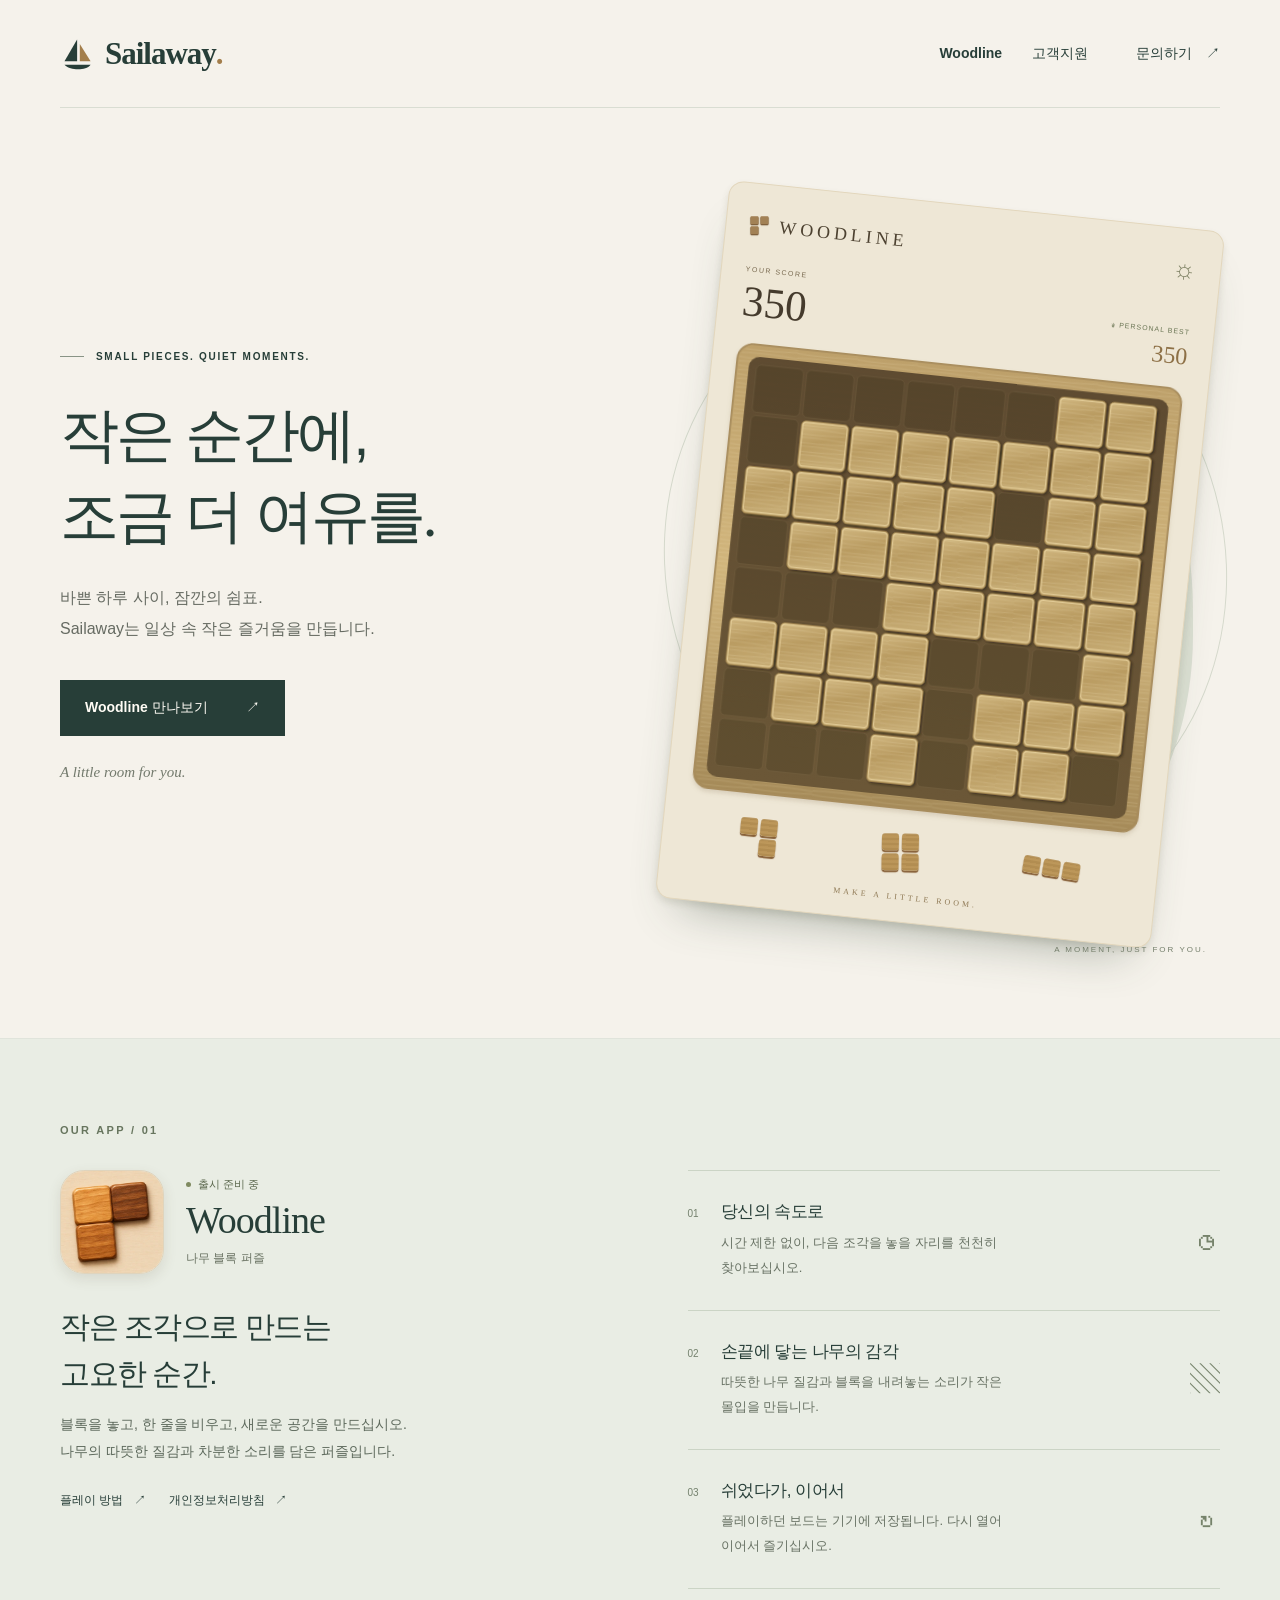
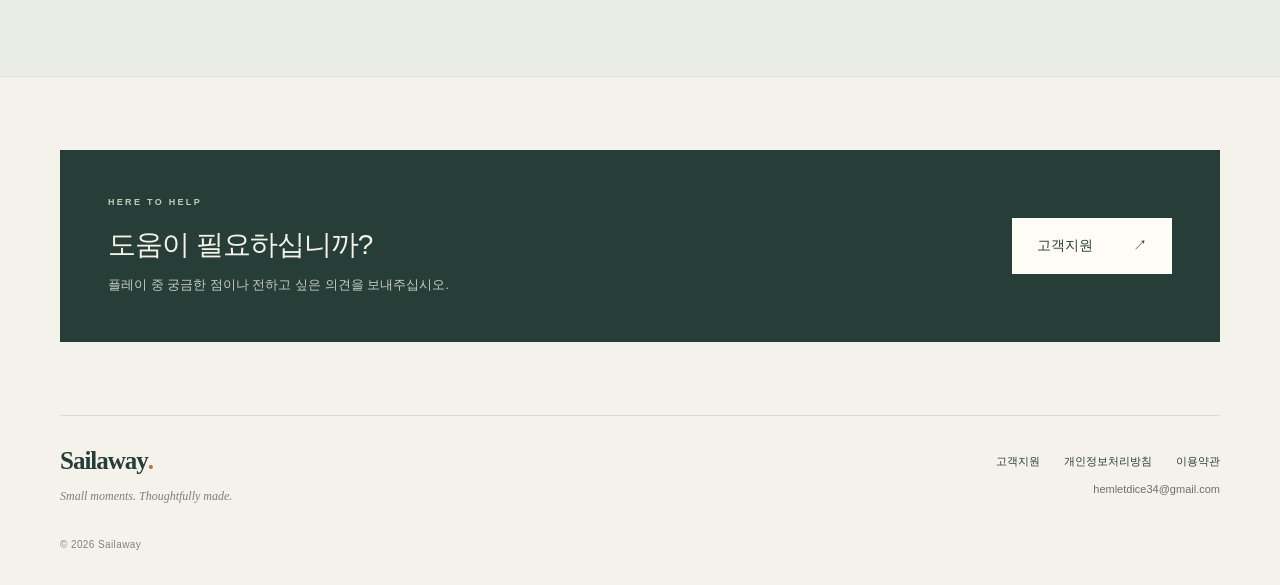
==== index.html @ 34c9bb02 "Add Sailaway website with Woodline introduction, support and policies" ====
<!doctype html>
<html lang="ko">
<head>
  <meta charset="utf-8">
  <meta name="viewport" content="width=device-width, initial-scale=1">
  <meta name="theme-color" content="#f5f2eb">
  <meta name="description" content="Sailaway의 Woodline. 따뜻한 나무 조각을 놓고 한 줄을 완성하는 블록 퍼즐입니다. 앱 소개, 고객지원, 개인정보처리방침을 확인하십시오.">
  <meta property="og:title" content="Sailaway — 작은 순간에, 조금 더 여유를">
  <meta property="og:description" content="따뜻한 나무 조각으로 채우는 고요한 순간. Sailaway의 Woodline을 만나보십시오.">
  <meta property="og:type" content="website">
  <title>Sailaway — 작은 순간에, 조금 더 여유를</title>
  <link rel="icon" href="assets/sailaway.svg" type="image/svg+xml">
  <link rel="stylesheet" href="assets/site.css">
  <script src="assets/site.js" defer></script>
</head>
<body>
  <a class="skip-link" href="#main">본문으로 건너뛰기</a>
  <header class="site-header wrap">
    <a class="brand" href="./" aria-label="Sailaway 홈"><img src="assets/sailaway.svg" width="36" height="36" alt="">Sailaway<span class="brand-dot">.</span></a>
    <nav aria-label="주 메뉴"><a href="#woodline">Woodline</a><a href="support.html">고객지원</a><a class="nav-contact" href="mailto:hemletdice34@gmail.com">문의하기 <span aria-hidden="true">↗</span></a></nav>
  </header>
  <main id="main">
    <section class="hero wrap" aria-labelledby="hero-title">
      <div class="hero-copy">
        <p class="eyebrow"><span class="tiny-line"></span> SMALL PIECES. QUIET MOMENTS.</p>
        <h1 id="hero-title">작은 순간에,<br>조금 더 <span class="serif-accent">여유를.</span></h1>
        <p class="hero-description">바쁜 하루 사이, 잠깐의 쉼표.<br>Sailaway는 일상 속 작은 즐거움을 만듭니다.</p>
        <a class="button button-dark" href="#woodline">Woodline 만나보기 <span aria-hidden="true">↗</span></a>
        <p class="hero-note">A little room for you.</p>
      </div>
      <div class="hero-art">
        <div class="art-orbit" aria-hidden="true"></div>
        <div class="woodline-preview">
          <div class="preview-heading"><span class="preview-logo" aria-hidden="true"><i></i><i></i><i></i></span><span>WOODLINE</span><span class="preview-sun" aria-hidden="true">☼</span></div>
          <div class="preview-score"><div><span>YOUR SCORE</span><strong>350</strong></div><div class="preview-best"><span>♕ PERSONAL BEST</span><strong>350</strong></div></div>
          <img class="board-art" src="assets/woodline-board.svg" width="512" height="512" alt="나무 블록으로 가로와 세로 줄을 완성하는 8×8 Woodline 퍼즐 보드 예시">
          <div class="preview-pieces" aria-hidden="true"><span class="mini-piece piece-a"><i></i><i></i><i></i></span><span class="mini-piece piece-b"><i></i><i></i><i></i><i></i></span><span class="mini-piece piece-c"><i></i><i></i><i></i></span></div>
          <p class="preview-caption">MAKE A LITTLE ROOM.</p>
        </div>
        <span class="art-label" aria-hidden="true">A MOMENT, JUST FOR YOU.</span>
      </div>
    </section>
    <section class="product-section" id="woodline" aria-labelledby="product-title">
      <div class="wrap product">
        <div class="product-intro">
          <p class="eyebrow">OUR APP / 01</p>
          <div class="product-identity"><img class="app-icon" src="assets/woodline-icon.webp" width="112" height="112" alt="세 개의 나무 블록이 L자로 놓인 Woodline 앱 아이콘" loading="lazy"><div><p class="status"><span aria-hidden="true"></span>출시 준비 중</p><h2 id="product-title">Woodline</h2><p class="product-type">나무 블록 퍼즐</p></div></div>
          <h3>작은 조각으로 만드는<br>고요한 순간.</h3>
          <p class="product-description">블록을 놓고, 한 줄을 비우고, 새로운 공간을 만드십시오. 나무의 따뜻한 질감과 차분한 소리를 담은 퍼즐입니다.</p>
          <div class="product-links"><a href="support.html#how-to-play">플레이 방법 <span aria-hidden="true">↗</span></a><a href="woodline/privacy.html">개인정보처리방침 <span aria-hidden="true">↗</span></a></div>
        </div>
        <div class="feature-list">
          <article class="feature"><span class="feature-number">01</span><div><h3>당신의 속도로</h3><p>시간 제한 없이, 다음 조각을 놓을 자리를 천천히 찾아보십시오.</p></div><span class="feature-mark" aria-hidden="true">◷</span></article>
          <article class="feature"><span class="feature-number">02</span><div><h3>손끝에 닿는 나무의 감각</h3><p>따뜻한 나무 질감과 블록을 내려놓는 소리가 작은 몰입을 만듭니다.</p></div><span class="feature-mark" aria-hidden="true">▧</span></article>
          <article class="feature"><span class="feature-number">03</span><div><h3>쉬었다가, 이어서</h3><p>플레이하던 보드는 기기에 저장됩니다. 다시 열어 이어서 즐기십시오.</p></div><span class="feature-mark" aria-hidden="true">↻</span></article>
        </div>
      </div>
    </section>
    <section class="wrap support-section" aria-labelledby="support-title">
      <div class="contact-panel"><div><p class="eyebrow">HERE TO HELP</p><h2 id="support-title">도움이 필요하십니까?</h2><p>플레이 중 궁금한 점이나 전하고 싶은 의견을 보내주십시오.</p></div><a class="button button-light" href="support.html">고객지원 <span aria-hidden="true">↗</span></a></div>
    </section>
  </main>
  <footer class="site-footer wrap"><div><a class="brand footer-brand" href="./">Sailaway<span class="brand-dot">.</span></a><p>Small moments. Thoughtfully made.</p></div><div class="footer-links"><a href="support.html">고객지원</a><a href="woodline/privacy.html">개인정보처리방침</a><a href="woodline/terms.html">이용약관</a><a href="mailto:hemletdice34@gmail.com">hemletdice34@gmail.com</a></div><p class="copyright">© 2026 Sailaway</p></footer>
</body>
</html>
---- assets/site.css ----
:root{color-scheme:light;--paper:#f5f2eb;--ink:#273e38;--muted:#666b62;--line:#d9ddd2;--wood:#8b6a47;--white:#fffcf5;font-family:-apple-system,BlinkMacSystemFont,"Segoe UI","Apple SD Gothic Neo","Malgun Gothic",sans-serif;font-synthesis:none}*{box-sizing:border-box}html{scroll-behavior:smooth;scroll-padding-top:35px}body{margin:0;background:var(--paper);color:var(--ink);font-size:16px;line-height:1.8;-webkit-font-smoothing:antialiased}a{color:inherit;text-decoration:none}button{font:inherit}a,button,summary{-webkit-tap-highlight-color:transparent}a:focus-visible,button:focus-visible,summary:focus-visible{outline:3px solid #9c713e;outline-offset:5px}img{display:block;max-width:100%;height:auto}h1,h2,h3,p{margin-top:0}p{word-break:keep-all}h1,h2,h3{line-height:1.4;word-break:keep-all}.wrap{width:min(1160px,calc(100% - 96px));margin-inline:auto}.skip-link{position:fixed;top:-100px;left:16px;z-index:10;background:var(--ink);color:white;padding:12px}.skip-link:focus{top:12px}.site-header{height:108px;display:flex;align-items:center;justify-content:space-between;border-bottom:1px solid var(--line)}.brand{display:inline-flex;align-items:center;font:600 31px/1 Georgia,"Times New Roman",serif;letter-spacing:-1px}.brand img{margin-right:9px}.brand-dot{color:#a37e4b}.site-header nav{display:flex;gap:30px;align-items:center;font-size:14px;font-weight:600}.site-header nav a{padding:10px 0}.site-header nav a:hover,.footer-links a:hover,.product-links a:hover{text-decoration:underline;text-underline-offset:5px}.nav-contact{margin-left:18px}.nav-contact span{margin-left:10px}.hero{display:grid;grid-template-columns:1.05fr 1fr;align-items:center;gap:36px;min-height:730px;padding-top:60px;padding-bottom:78px}.eyebrow{font-size:11px;font-weight:600;letter-spacing:2.3px;line-height:1.7}.hero-copy .eyebrow{display:flex;gap:12px;align-items:center;margin-bottom:29px;font-size:10px;letter-spacing:1.7px}.tiny-line{width:24px;height:1px;background:#899486}.hero h1{font-size:clamp(38px,4.6vw,61px);font-weight:500;letter-spacing:-3px;line-height:1.38;margin-bottom:25px}.serif-accent{font-family:Georgia,"Batang","AppleMyungjo",serif}.hero-description{font-size:16px;line-height:1.95;color:var(--muted);margin-bottom:35px}.button{display:inline-flex;justify-content:space-between;align-items:center;gap:38px;min-height:56px;padding:14px 24px;font-size:14px;font-weight:600;border:1px solid transparent;transition:background .2s,transform .2s}.button:hover{transform:translateY(-2px)}.button-dark{background:var(--ink);color:var(--white)}.button-dark:hover{background:#38564c}.button-light{background:var(--white);color:var(--ink)}.hero-note{font:italic 15px Georgia,serif;color:#737a6d;margin:28px 0 0}.hero-art{position:relative;isolation:isolate;padding:36px 31px 35px 19px;min-width:0}.art-orbit{position:absolute;inset:12% -1%;border:1px solid #d5d9cc;border-radius:50%;transform:rotate(-18deg);z-index:-1}.hero-art:before{content:"";position:absolute;inset:15% 5% 5%;background:#dce0d3;border-radius:48% 52% 46% 54%;z-index:-1}.woodline-preview{background:#eee7d6;padding:26px 24px 18px;box-shadow:0 28px 48px -25px #394b3c70,0 4px 7px #524f3020;border:1px solid #e3d7bd;border-radius:15px;transform:rotate(6deg)}.preview-heading{display:flex;align-items:center;gap:9px;font:18px Georgia,serif;letter-spacing:4px;color:#4c4130}.preview-sun{margin-left:auto;font-size:26px;letter-spacing:0;color:#7d8063}.preview-logo{width:20px;display:grid;grid-template-columns:repeat(2,8px);gap:2px;transform:rotate(-6deg)}.preview-logo i{height:8px;background:#a28155;border-radius:1px;box-shadow:0 1px 1px #6d4c2a}.preview-score{display:flex;align-items:flex-end;justify-content:space-between;padding:24px 0 17px;color:#77684e}.preview-score span{display:block;font-size:7px;letter-spacing:1.5px}.preview-score strong{display:block;font:43px/1.15 Georgia,serif;color:#453b2d;font-weight:400}.preview-score .preview-best{text-align:right}.preview-best strong{font-size:24px;margin-top:5px;color:#8d7046}.preview-best span{color:#697453;font-size:7px;letter-spacing:1px}.board-art{width:100%;filter:drop-shadow(0 3px 2px #6f58332b)}.preview-pieces{display:flex;justify-content:space-around;align-items:center;height:70px;padding-top:14px}.mini-piece{display:grid;gap:3px;grid-template-columns:repeat(2,17px)}.mini-piece i{width:17px;height:17px;border-radius:3px;background:repeating-linear-gradient(0deg,#b28d51,#b28d51 2px,#bd985b 3px,#ba9457 5px);box-shadow:inset 0 1px 1px #fff2,0 2px 1px #876038}.piece-a i:nth-child(3){grid-column:2}.piece-b{transform:rotate(-5deg)}.piece-c{grid-template-columns:repeat(3,17px);transform:rotate(4deg)}.preview-caption{font:8px Georgia,serif;letter-spacing:3px;color:#8d7752;text-align:center;margin:13px 0 2px}.art-label{position:absolute;bottom:3px;right:13px;font-size:8px;letter-spacing:2px;color:#747e6b}.product-section{background:#e9ede4;border-top:1px solid #e0e4db;border-bottom:1px solid #dce2d6}.product{padding-block:82px 87px;display:grid;grid-template-columns:1fr 1fr;gap:95px}.product-intro>.eyebrow{color:#67755e;margin-bottom:30px}.product-identity{display:flex;align-items:center;gap:22px;margin-bottom:30px}.app-icon{border-radius:23%;box-shadow:0 5px 13px #574a3020;border:1px solid #dfd4bd;width:104px}.status{display:flex;align-items:center;gap:7px;font-size:11px;color:#5c684e;margin-bottom:5px}.status span{width:5px;height:5px;border-radius:50%;background:#7f8a60}.product h2{font:38px/1.1 Georgia,serif;letter-spacing:-1px;margin-bottom:6px}.product-type{font-size:12px;color:#697262;margin-bottom:0}.product-intro>h3{font-size:30px;letter-spacing:-1.5px;font-weight:500;line-height:1.55;margin-bottom:14px}.product-description{font-size:14px;color:#5d695c;max-width:390px;line-height:1.9}.product-links{display:flex;gap:23px;font-size:12px;margin-top:26px}.product-links span{margin-left:7px}.feature-list{padding-top:49px}.feature{display:flex;align-items:center;gap:22px;border-top:1px solid #cbd4c5;padding:29px 0}.feature:last-child{border-bottom:1px solid #cbd4c5}.feature-number{font-size:10px;color:#74816d;align-self:flex-start;margin-top:5px}.feature h3{font-size:17px;font-weight:500;letter-spacing:-.5px;margin-bottom:7px}.feature p{font-size:13px;color:#687264;line-height:1.9;margin:0;max-width:295px}.feature-mark{margin-left:auto;font:30px Georgia,serif;color:#76836b;min-width:28px;text-align:center}.support-section{padding-block:73px}.contact-panel{background:var(--ink);color:#f5f2e9;display:flex;align-items:center;justify-content:space-between;gap:30px;padding:45px 48px}.contact-panel .eyebrow{font-size:9px;color:#bfccb4;margin-bottom:15px}.contact-panel h2{font-size:28px;font-weight:500;letter-spacing:-1px;margin-bottom:9px}.contact-panel p:not(.eyebrow){font-size:13px;color:#c4cdc0;margin-bottom:0}.contact-panel .button{flex-shrink:0;min-width:160px}.site-footer{display:grid;grid-template-columns:1fr auto;gap:20px;padding-block:0 31px;border-top:1px solid var(--line);padding-top:32px}.footer-brand{font-size:25px}.site-footer>div>p{font:italic 12px Georgia,serif;color:#7b8174;margin:10px 0 0}.footer-links{display:flex;flex-wrap:wrap;justify-content:flex-end;gap:8px 24px;font-size:11px;align-content:start;padding-top:4px;max-width:510px}.footer-links a:last-child{flex-basis:100%;text-align:right;color:#697265}.copyright{grid-column:1/-1;font-size:10px;color:#7d8478;margin:12px 0 0;letter-spacing:.4px}.page-main{padding-top:68px;padding-bottom:75px;min-height:65vh}.page-heading{max-width:760px;margin-bottom:42px}.page-heading .eyebrow{color:#68745f;margin-bottom:18px}.page-heading h1{font-size:42px;letter-spacing:-2px;font-weight:500;margin-bottom:17px}.page-heading>p:not(.eyebrow){color:var(--muted);font-size:15px}.support-grid{display:grid;grid-template-columns:1.35fr 1fr;gap:64px;align-items:start}.section-title{font-size:22px;letter-spacing:-.7px;font-weight:500;margin-bottom:20px}.help-section{margin-bottom:44px;scroll-margin-top:35px}.steps{list-style:none;padding:0;margin:0;counter-reset:steps}.steps li{counter-increment:steps;display:flex;gap:17px;padding:17px 0;border-bottom:1px solid var(--line);font-size:14px;color:#5b675b}.steps li:before{content:"0" counter(steps);font-size:11px;letter-spacing:1px;color:#7c866f;padding-top:2px}.steps strong{font-weight:600;color:var(--ink)}.faq details{border-top:1px solid var(--line);padding:17px 0}.faq details:last-child{border-bottom:1px solid var(--line)}summary{cursor:pointer;font-size:14px;font-weight:500;padding-right:13px}details p{font-size:13px;color:#60695d;margin:12px 0 0;padding-right:22px}.contact-card{padding:30px;background:#e9ede4;border:1px solid #dbe1d4}.contact-card .eyebrow{font-size:9px;color:#707c64}.contact-card h2{font-size:24px;font-weight:500;letter-spacing:-.8px;margin-bottom:12px}.contact-card p{font-size:13px;color:#646e60}.email-address{font-size:clamp(13px,1.4vw,17px);font-weight:600;overflow-wrap:anywhere;display:block;text-decoration:underline;text-underline-offset:4px}.contact-actions{display:flex;gap:9px;margin-top:23px;flex-wrap:wrap}.contact-actions .button{font-size:12px;padding:10px 15px;min-height:44px;gap:12px}.button-outline{border-color:#9ca88f;background:transparent;color:var(--ink);cursor:pointer}.button-outline:hover{background:#dce3d3}.copy-status{min-height:24px!important;margin:9px 0 0!important;font-size:11px!important}.contact-note{font-size:11px!important;margin-top:9px}.legal-main{max-width:820px}.legal-content{padding:30px 0 0;border-top:1px solid var(--line)}.legal-content section{margin-bottom:28px}.legal-content h2{font-size:21px;font-weight:500;letter-spacing:-.5px;margin-bottom:16px}.legal-content p{font-size:14px;color:#5e675d;line-height:2;margin-bottom:14px}.legal-meta{font-size:12px;color:#7a8374}.legal-contact{margin:0;display:grid;grid-template-columns:120px 1fr;font-size:15px}.legal-contact dt,.legal-contact dd{margin:0;padding:19px 0;border-bottom:1px solid var(--line)}.legal-contact dt{color:#707a69}.legal-contact dd{overflow-wrap:anywhere}.legal-contact dd a{text-decoration:underline;text-underline-offset:4px}.back-link{display:inline-flex;gap:10px;margin-top:28px;font-size:13px;text-decoration:underline;text-underline-offset:5px}.not-found{min-height:60vh;padding-block:100px}.not-found h1{font-size:44px;font-weight:500;letter-spacing:-1px}.not-found p{color:var(--muted)}
[hidden]{display:none!important}
@media(min-width:1500px){.hero{min-height:780px}.hero-art{padding-inline:32px}.hero h1{font-size:62px}}
@media(max-width:1000px){.wrap{width:calc(100% - 64px)}.hero{gap:12px;min-height:650px;padding-block:54px 68px}.hero-art{padding:25px 7px 25px 5px}.hero h1{font-size:45px;letter-spacing:-2.5px}.hero-copy .eyebrow{font-size:8px;letter-spacing:1.3px}.woodline-preview{padding:20px 18px 12px}.preview-heading{font-size:16px;letter-spacing:3px}.product{gap:48px}.product-links{gap:13px}.feature{gap:15px}.contact-panel{padding:35px}.support-grid{gap:35px}.footer-links{max-width:400px}}
@media(max-width:700px){.wrap{width:calc(100% - 40px)}.site-header{height:82px}.brand{font-size:26px}.brand img{width:29px;margin-right:6px}.site-header nav{gap:17px;font-size:12px}.site-header nav .nav-contact{display:none}.hero{grid-template-columns:1fr;padding-top:43px;padding-bottom:49px;gap:20px}.hero h1{font-size:44px;line-height:1.37;letter-spacing:-2.3px;margin-bottom:19px}.hero-copy .eyebrow{font-size:8px;letter-spacing:1.4px;margin-bottom:22px}.hero-description{font-size:14px;margin-bottom:25px}.button{min-height:51px;padding:13px 20px;font-size:13px;gap:32px}.hero-note{font-size:13px;margin-top:20px}.hero-art{width:min(88%,365px);margin:0 auto;padding:24px 14px 24px 5px}.woodline-preview{padding:24px 20px 15px;border-radius:13px;transform:rotate(5deg)}.preview-heading{font-size:17px}.preview-score{padding-block:19px 14px}.preview-score strong{font-size:38px}.preview-best strong{font-size:23px}.preview-pieces{height:62px}.preview-caption{font-size:7px}.art-label{font-size:7px;right:9px;bottom:0}.product{padding-block:49px 48px;grid-template-columns:1fr;gap:13px}.product-intro>.eyebrow{margin-bottom:24px}.product-intro>h3{font-size:29px}.product-description{max-width:100%;font-size:14px}.product-identity{gap:19px;margin-bottom:26px}.app-icon{width:88px}.product h2{font-size:35px}.product-links{gap:25px;font-size:12px}.feature-list{padding-top:20px}.feature{padding:25px 0;gap:18px}.feature p{max-width:none}.support-section{padding-block:40px}.contact-panel{display:block;padding:29px 25px}.contact-panel h2{font-size:25px}.contact-panel p:not(.eyebrow){font-size:12px}.contact-panel .button{margin-top:26px;min-width:150px}.site-footer{grid-template-columns:1fr;padding-top:27px;gap:24px;padding-bottom:24px}.footer-links{justify-content:flex-start;max-width:none;gap:12px 22px}.footer-links a:last-child{text-align:left;margin-top:3px}.copyright{margin:0}.page-main{padding-top:43px;padding-bottom:48px}.page-heading{margin-bottom:31px}.page-heading h1{font-size:34px;letter-spacing:-1.6px}.page-heading>p:not(.eyebrow){font-size:14px}.support-grid{grid-template-columns:1fr;gap:10px}.contact-card{padding:26px}.email-address{font-size:17px}.legal-content{padding-top:24px}.legal-content h2{font-size:19px}.legal-content p{font-size:13px}.legal-contact{grid-template-columns:95px 1fr;font-size:13px}.not-found h1{font-size:33px}}
@media(prefers-reduced-motion:reduce){html{scroll-behavior:auto}*,*:before,*:after{transition:none!important;animation:none!important}}
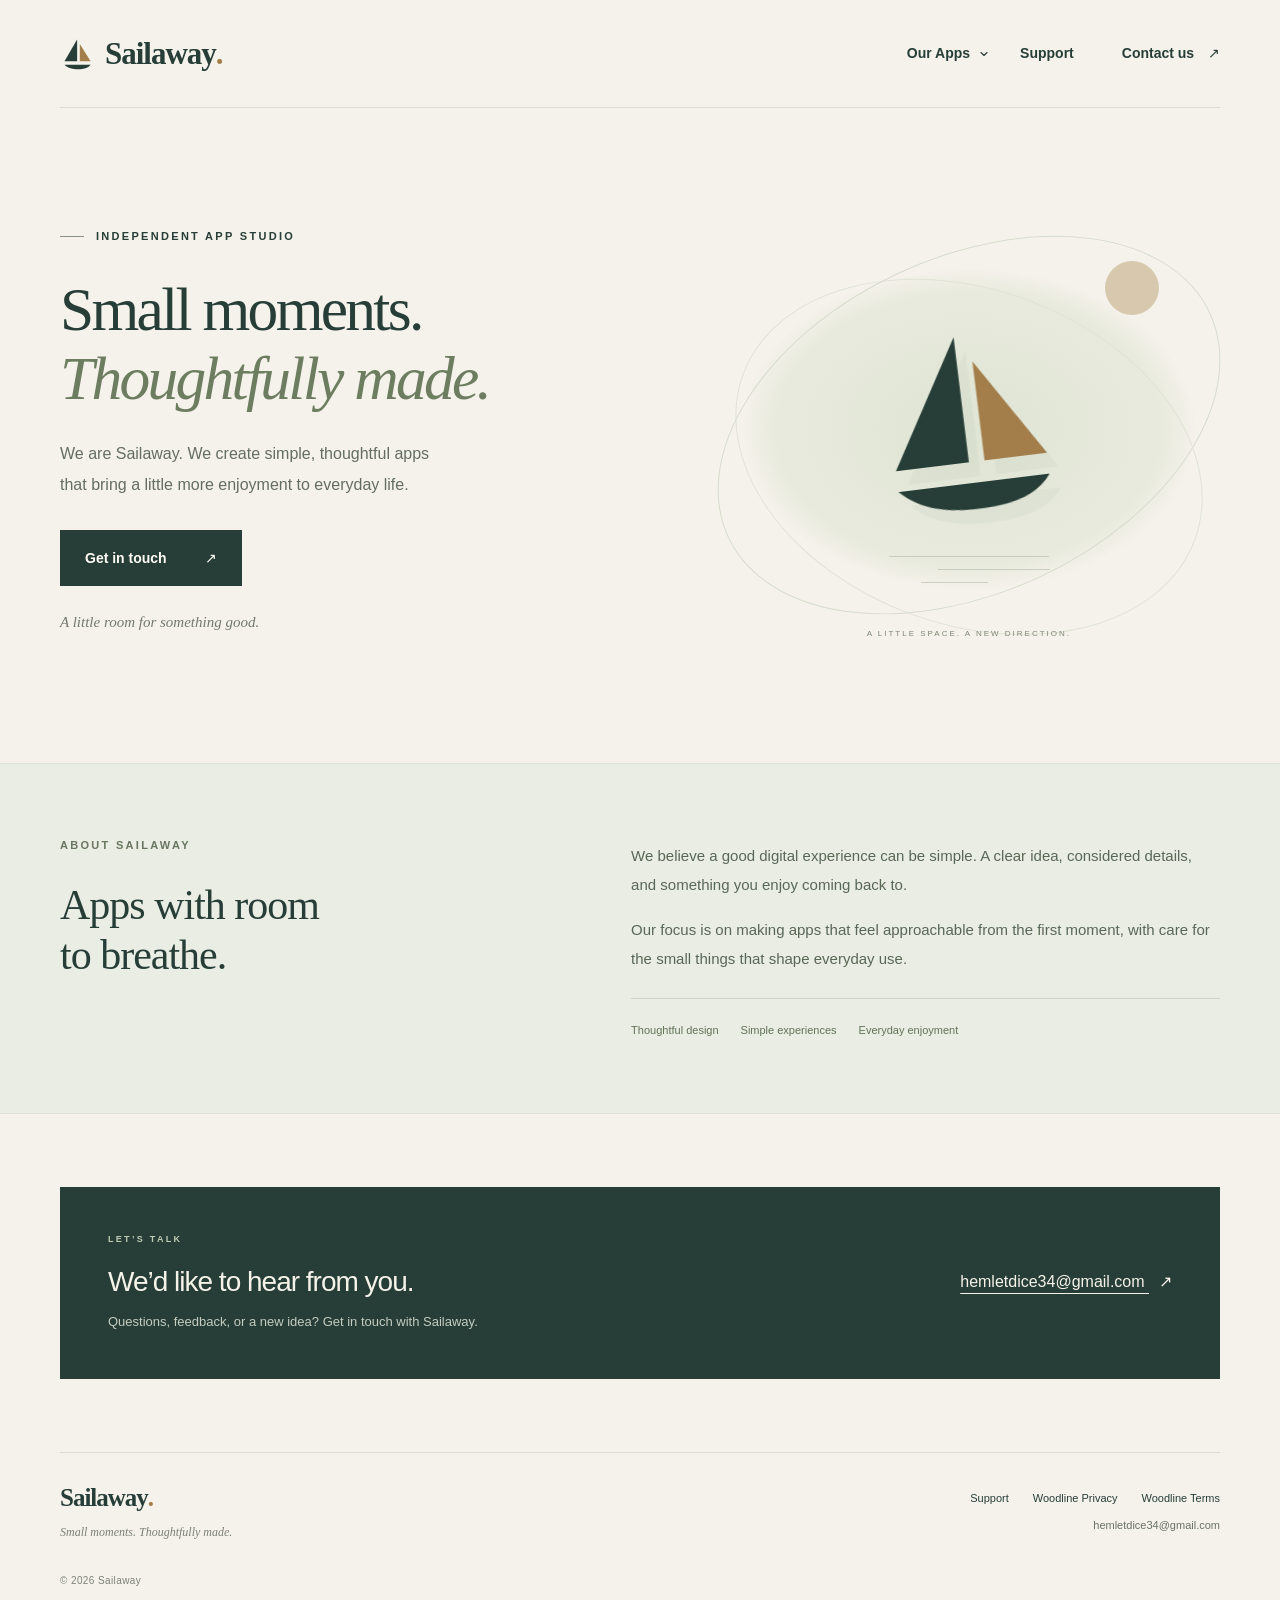
==== commit e63ffea2: "Introduce Sailaway company homepage and English pages with Our Apps dropdown" ====
--- a/index.html
+++ b/index.html
@@ -1,65 +1,25 @@
 <!doctype html>
-<html lang="ko">
-<head>
-  <meta charset="utf-8">
-  <meta name="viewport" content="width=device-width, initial-scale=1">
-  <meta name="theme-color" content="#f5f2eb">
-  <meta name="description" content="Sailaway의 Woodline. 따뜻한 나무 조각을 놓고 한 줄을 완성하는 블록 퍼즐입니다. 앱 소개, 고객지원, 개인정보처리방침을 확인하십시오.">
-  <meta property="og:title" content="Sailaway — 작은 순간에, 조금 더 여유를">
-  <meta property="og:description" content="따뜻한 나무 조각으로 채우는 고요한 순간. Sailaway의 Woodline을 만나보십시오.">
-  <meta property="og:type" content="website">
-  <title>Sailaway — 작은 순간에, 조금 더 여유를</title>
-  <link rel="icon" href="assets/sailaway.svg" type="image/svg+xml">
-  <link rel="stylesheet" href="assets/site.css">
-  <script src="assets/site.js" defer></script>
-</head>
-<body>
-  <a class="skip-link" href="#main">본문으로 건너뛰기</a>
-  <header class="site-header wrap">
-    <a class="brand" href="./" aria-label="Sailaway 홈"><img src="assets/sailaway.svg" width="36" height="36" alt="">Sailaway<span class="brand-dot">.</span></a>
-    <nav aria-label="주 메뉴"><a href="#woodline">Woodline</a><a href="support.html">고객지원</a><a class="nav-contact" href="mailto:hemletdice34@gmail.com">문의하기 <span aria-hidden="true">↗</span></a></nav>
-  </header>
-  <main id="main">
-    <section class="hero wrap" aria-labelledby="hero-title">
-      <div class="hero-copy">
-        <p class="eyebrow"><span class="tiny-line"></span> SMALL PIECES. QUIET MOMENTS.</p>
-        <h1 id="hero-title">작은 순간에,<br>조금 더 <span class="serif-accent">여유를.</span></h1>
-        <p class="hero-description">바쁜 하루 사이, 잠깐의 쉼표.<br>Sailaway는 일상 속 작은 즐거움을 만듭니다.</p>
-        <a class="button button-dark" href="#woodline">Woodline 만나보기 <span aria-hidden="true">↗</span></a>
-        <p class="hero-note">A little room for you.</p>
-      </div>
-      <div class="hero-art">
-        <div class="art-orbit" aria-hidden="true"></div>
-        <div class="woodline-preview">
-          <div class="preview-heading"><span class="preview-logo" aria-hidden="true"><i></i><i></i><i></i></span><span>WOODLINE</span><span class="preview-sun" aria-hidden="true">☼</span></div>
-          <div class="preview-score"><div><span>YOUR SCORE</span><strong>350</strong></div><div class="preview-best"><span>♕ PERSONAL BEST</span><strong>350</strong></div></div>
-          <img class="board-art" src="assets/woodline-board.svg" width="512" height="512" alt="나무 블록으로 가로와 세로 줄을 완성하는 8×8 Woodline 퍼즐 보드 예시">
-          <div class="preview-pieces" aria-hidden="true"><span class="mini-piece piece-a"><i></i><i></i><i></i></span><span class="mini-piece piece-b"><i></i><i></i><i></i><i></i></span><span class="mini-piece piece-c"><i></i><i></i><i></i></span></div>
-          <p class="preview-caption">MAKE A LITTLE ROOM.</p>
-        </div>
-        <span class="art-label" aria-hidden="true">A MOMENT, JUST FOR YOU.</span>
-      </div>
-    </section>
-    <section class="product-section" id="woodline" aria-labelledby="product-title">
-      <div class="wrap product">
-        <div class="product-intro">
-          <p class="eyebrow">OUR APP / 01</p>
-          <div class="product-identity"><img class="app-icon" src="assets/woodline-icon.webp" width="112" height="112" alt="세 개의 나무 블록이 L자로 놓인 Woodline 앱 아이콘" loading="lazy"><div><p class="status"><span aria-hidden="true"></span>출시 준비 중</p><h2 id="product-title">Woodline</h2><p class="product-type">나무 블록 퍼즐</p></div></div>
-          <h3>작은 조각으로 만드는<br>고요한 순간.</h3>
-          <p class="product-description">블록을 놓고, 한 줄을 비우고, 새로운 공간을 만드십시오. 나무의 따뜻한 질감과 차분한 소리를 담은 퍼즐입니다.</p>
-          <div class="product-links"><a href="support.html#how-to-play">플레이 방법 <span aria-hidden="true">↗</span></a><a href="woodline/privacy.html">개인정보처리방침 <span aria-hidden="true">↗</span></a></div>
-        </div>
-        <div class="feature-list">
-          <article class="feature"><span class="feature-number">01</span><div><h3>당신의 속도로</h3><p>시간 제한 없이, 다음 조각을 놓을 자리를 천천히 찾아보십시오.</p></div><span class="feature-mark" aria-hidden="true">◷</span></article>
-          <article class="feature"><span class="feature-number">02</span><div><h3>손끝에 닿는 나무의 감각</h3><p>따뜻한 나무 질감과 블록을 내려놓는 소리가 작은 몰입을 만듭니다.</p></div><span class="feature-mark" aria-hidden="true">▧</span></article>
-          <article class="feature"><span class="feature-number">03</span><div><h3>쉬었다가, 이어서</h3><p>플레이하던 보드는 기기에 저장됩니다. 다시 열어 이어서 즐기십시오.</p></div><span class="feature-mark" aria-hidden="true">↻</span></article>
-        </div>
-      </div>
-    </section>
-    <section class="wrap support-section" aria-labelledby="support-title">
-      <div class="contact-panel"><div><p class="eyebrow">HERE TO HELP</p><h2 id="support-title">도움이 필요하십니까?</h2><p>플레이 중 궁금한 점이나 전하고 싶은 의견을 보내주십시오.</p></div><a class="button button-light" href="support.html">고객지원 <span aria-hidden="true">↗</span></a></div>
-    </section>
-  </main>
-  <footer class="site-footer wrap"><div><a class="brand footer-brand" href="./">Sailaway<span class="brand-dot">.</span></a><p>Small moments. Thoughtfully made.</p></div><div class="footer-links"><a href="support.html">고객지원</a><a href="woodline/privacy.html">개인정보처리방침</a><a href="woodline/terms.html">이용약관</a><a href="mailto:hemletdice34@gmail.com">hemletdice34@gmail.com</a></div><p class="copyright">© 2026 Sailaway</p></footer>
-</body>
-</html>
+<html lang="en"><head>
+<meta charset="utf-8"><meta name="viewport" content="width=device-width, initial-scale=1"><meta name="theme-color" content="#f5f2eb">
+<meta name="description" content="Sailaway is an independent app studio creating simple, thoughtful digital experiences for everyday life."><meta property="og:title" content="Sailaway — Small moments. Thoughtfully made."><meta property="og:description" content="Sailaway is an independent app studio creating simple, thoughtful digital experiences for everyday life."><meta property="og:type" content="website">
+<title>Sailaway — Small moments. Thoughtfully made.</title><link rel="icon" href="assets/sailaway.svg" type="image/svg+xml"><link rel="stylesheet" href="assets/site.css?v=2"><script src="assets/site.js?v=2" defer></script>
+</head><body><a class="skip-link" href="#main">Skip to content</a>
+<header class="site-header wrap">
+  <a class="brand" href="./" aria-label="Sailaway home"><img src="assets/sailaway.svg" width="36" height="36" alt="">Sailaway<span class="brand-dot">.</span></a>
+  <nav aria-label="Main navigation">
+    <details class="apps-dropdown">
+      <summary>Our Apps <svg class="dropdown-chevron" width="12" height="12" viewBox="0 0 16 16" fill="none" aria-hidden="true"><path d="m4 6 4 4 4-4" stroke="currentColor" stroke-width="1.5" stroke-linecap="round" stroke-linejoin="round"/></svg></summary>
+      <div class="apps-panel"><p class="apps-label">MADE BY SAILAWAY</p><ul><li><a class="app-menu-link" href="woodline/"><img src="assets/woodline-icon.webp" width="48" height="48" alt=""><span><strong>Woodline</strong><small>Wood block puzzle</small></span><span class="app-menu-arrow" aria-hidden="true">↗</span></a></li></ul></div>
+    </details>
+    <a href="support.html">Support</a>
+    <a class="nav-contact" href="mailto:hemletdice34@gmail.com">Contact us <span aria-hidden="true">↗</span></a>
+  </nav>
+</header>
+<main id="main">
+  <section class="wrap company-hero" aria-labelledby="company-title">
+    <div class="company-copy"><p class="eyebrow"><span class="tiny-line"></span> INDEPENDENT APP STUDIO</p><h1 id="company-title">Small moments.<br><em>Thoughtfully made.</em></h1><p class="company-lead">We are Sailaway. We create simple, thoughtful apps that bring a little more enjoyment to everyday life.</p><a class="button button-dark" href="mailto:hemletdice34@gmail.com">Get in touch <span aria-hidden="true">↗</span></a><p class="hero-note">A little room for something good.</p></div>
+    <div class="company-art" aria-hidden="true"><div class="sail-orbit orbit-one"></div><div class="sail-orbit orbit-two"></div><div class="sail-sun"></div><img class="company-sail" src="assets/sailaway.svg" width="260" height="260" alt=""><span class="sea-line sea-one"></span><span class="sea-line sea-two"></span><span class="sea-line sea-three"></span><span class="company-art-label">A LITTLE SPACE. A NEW DIRECTION.</span></div>
+  </section>
+  <section class="company-about" aria-labelledby="about-title"><div class="wrap company-about-grid"><div><p class="eyebrow">ABOUT SAILAWAY</p><h2 id="about-title">Apps with room<br>to breathe.</h2></div><div class="company-about-copy"><p>We believe a good digital experience can be simple. A clear idea, considered details, and something you enjoy coming back to.</p><p>Our focus is on making apps that feel approachable from the first moment, with care for the small things that shape everyday use.</p><div class="studio-values"><span>Thoughtful design</span><span>Simple experiences</span><span>Everyday enjoyment</span></div></div></div></section>
+  <section class="wrap support-section" aria-labelledby="contact-title"><div class="contact-panel"><div><p class="eyebrow">LET’S TALK</p><h2 id="contact-title">We’d like to hear from you.</h2><p>Questions, feedback, or a new idea? Get in touch with Sailaway.</p></div><a class="company-contact-email" href="mailto:hemletdice34@gmail.com">hemletdice34@gmail.com <span aria-hidden="true">↗</span></a></div></section>
+</main><footer class="site-footer wrap"><div><a class="brand footer-brand" href="./">Sailaway<span class="brand-dot">.</span></a><p>Small moments. Thoughtfully made.</p></div><div class="footer-links"><a href="support.html">Support</a><a href="woodline/privacy.html">Woodline Privacy</a><a href="woodline/terms.html">Woodline Terms</a><a href="mailto:hemletdice34@gmail.com">hemletdice34@gmail.com</a></div><p class="copyright">© 2026 Sailaway</p></footer></body></html>
--- a/assets/site.css
+++ b/assets/site.css
@@ -1,5 +1,9 @@
 :root{color-scheme:light;--paper:#f5f2eb;--ink:#273e38;--muted:#666b62;--line:#d9ddd2;--wood:#8b6a47;--white:#fffcf5;font-family:-apple-system,BlinkMacSystemFont,"Segoe UI","Apple SD Gothic Neo","Malgun Gothic",sans-serif;font-synthesis:none}*{box-sizing:border-box}html{scroll-behavior:smooth;scroll-padding-top:35px}body{margin:0;background:var(--paper);color:var(--ink);font-size:16px;line-height:1.8;-webkit-font-smoothing:antialiased}a{color:inherit;text-decoration:none}button{font:inherit}a,button,summary{-webkit-tap-highlight-color:transparent}a:focus-visible,button:focus-visible,summary:focus-visible{outline:3px solid #9c713e;outline-offset:5px}img{display:block;max-width:100%;height:auto}h1,h2,h3,p{margin-top:0}p{word-break:keep-all}h1,h2,h3{line-height:1.4;word-break:keep-all}.wrap{width:min(1160px,calc(100% - 96px));margin-inline:auto}.skip-link{position:fixed;top:-100px;left:16px;z-index:10;background:var(--ink);color:white;padding:12px}.skip-link:focus{top:12px}.site-header{height:108px;display:flex;align-items:center;justify-content:space-between;border-bottom:1px solid var(--line)}.brand{display:inline-flex;align-items:center;font:600 31px/1 Georgia,"Times New Roman",serif;letter-spacing:-1px}.brand img{margin-right:9px}.brand-dot{color:#a37e4b}.site-header nav{display:flex;gap:30px;align-items:center;font-size:14px;font-weight:600}.site-header nav a{padding:10px 0}.site-header nav a:hover,.footer-links a:hover,.product-links a:hover{text-decoration:underline;text-underline-offset:5px}.nav-contact{margin-left:18px}.nav-contact span{margin-left:10px}.hero{display:grid;grid-template-columns:1.05fr 1fr;align-items:center;gap:36px;min-height:730px;padding-top:60px;padding-bottom:78px}.eyebrow{font-size:11px;font-weight:600;letter-spacing:2.3px;line-height:1.7}.hero-copy .eyebrow{display:flex;gap:12px;align-items:center;margin-bottom:29px;font-size:10px;letter-spacing:1.7px}.tiny-line{width:24px;height:1px;background:#899486}.hero h1{font-size:clamp(38px,4.6vw,61px);font-weight:500;letter-spacing:-3px;line-height:1.38;margin-bottom:25px}.serif-accent{font-family:Georgia,"Batang","AppleMyungjo",serif}.hero-description{font-size:16px;line-height:1.95;color:var(--muted);margin-bottom:35px}.button{display:inline-flex;justify-content:space-between;align-items:center;gap:38px;min-height:56px;padding:14px 24px;font-size:14px;font-weight:600;border:1px solid transparent;transition:background .2s,transform .2s}.button:hover{transform:translateY(-2px)}.button-dark{background:var(--ink);color:var(--white)}.button-dark:hover{background:#38564c}.button-light{background:var(--white);color:var(--ink)}.hero-note{font:italic 15px Georgia,serif;color:#737a6d;margin:28px 0 0}.hero-art{position:relative;isolation:isolate;padding:36px 31px 35px 19px;min-width:0}.art-orbit{position:absolute;inset:12% -1%;border:1px solid #d5d9cc;border-radius:50%;transform:rotate(-18deg);z-index:-1}.hero-art:before{content:"";position:absolute;inset:15% 5% 5%;background:#dce0d3;border-radius:48% 52% 46% 54%;z-index:-1}.woodline-preview{background:#eee7d6;padding:26px 24px 18px;box-shadow:0 28px 48px -25px #394b3c70,0 4px 7px #524f3020;border:1px solid #e3d7bd;border-radius:15px;transform:rotate(6deg)}.preview-heading{display:flex;align-items:center;gap:9px;font:18px Georgia,serif;letter-spacing:4px;color:#4c4130}.preview-sun{margin-left:auto;font-size:26px;letter-spacing:0;color:#7d8063}.preview-logo{width:20px;display:grid;grid-template-columns:repeat(2,8px);gap:2px;transform:rotate(-6deg)}.preview-logo i{height:8px;background:#a28155;border-radius:1px;box-shadow:0 1px 1px #6d4c2a}.preview-score{display:flex;align-items:flex-end;justify-content:space-between;padding:24px 0 17px;color:#77684e}.preview-score span{display:block;font-size:7px;letter-spacing:1.5px}.preview-score strong{display:block;font:43px/1.15 Georgia,serif;color:#453b2d;font-weight:400}.preview-score .preview-best{text-align:right}.preview-best strong{font-size:24px;margin-top:5px;color:#8d7046}.preview-best span{color:#697453;font-size:7px;letter-spacing:1px}.board-art{width:100%;filter:drop-shadow(0 3px 2px #6f58332b)}.preview-pieces{display:flex;justify-content:space-around;align-items:center;height:70px;padding-top:14px}.mini-piece{display:grid;gap:3px;grid-template-columns:repeat(2,17px)}.mini-piece i{width:17px;height:17px;border-radius:3px;background:repeating-linear-gradient(0deg,#b28d51,#b28d51 2px,#bd985b 3px,#ba9457 5px);box-shadow:inset 0 1px 1px #fff2,0 2px 1px #876038}.piece-a i:nth-child(3){grid-column:2}.piece-b{transform:rotate(-5deg)}.piece-c{grid-template-columns:repeat(3,17px);transform:rotate(4deg)}.preview-caption{font:8px Georgia,serif;letter-spacing:3px;color:#8d7752;text-align:center;margin:13px 0 2px}.art-label{position:absolute;bottom:3px;right:13px;font-size:8px;letter-spacing:2px;color:#747e6b}.product-section{background:#e9ede4;border-top:1px solid #e0e4db;border-bottom:1px solid #dce2d6}.product{padding-block:82px 87px;display:grid;grid-template-columns:1fr 1fr;gap:95px}.product-intro>.eyebrow{color:#67755e;margin-bottom:30px}.product-identity{display:flex;align-items:center;gap:22px;margin-bottom:30px}.app-icon{border-radius:23%;box-shadow:0 5px 13px #574a3020;border:1px solid #dfd4bd;width:104px}.status{display:flex;align-items:center;gap:7px;font-size:11px;color:#5c684e;margin-bottom:5px}.status span{width:5px;height:5px;border-radius:50%;background:#7f8a60}.product h2{font:38px/1.1 Georgia,serif;letter-spacing:-1px;margin-bottom:6px}.product-type{font-size:12px;color:#697262;margin-bottom:0}.product-intro>h3{font-size:30px;letter-spacing:-1.5px;font-weight:500;line-height:1.55;margin-bottom:14px}.product-description{font-size:14px;color:#5d695c;max-width:390px;line-height:1.9}.product-links{display:flex;gap:23px;font-size:12px;margin-top:26px}.product-links span{margin-left:7px}.feature-list{padding-top:49px}.feature{display:flex;align-items:center;gap:22px;border-top:1px solid #cbd4c5;padding:29px 0}.feature:last-child{border-bottom:1px solid #cbd4c5}.feature-number{font-size:10px;color:#74816d;align-self:flex-start;margin-top:5px}.feature h3{font-size:17px;font-weight:500;letter-spacing:-.5px;margin-bottom:7px}.feature p{font-size:13px;color:#687264;line-height:1.9;margin:0;max-width:295px}.feature-mark{margin-left:auto;font:30px Georgia,serif;color:#76836b;min-width:28px;text-align:center}.support-section{padding-block:73px}.contact-panel{background:var(--ink);color:#f5f2e9;display:flex;align-items:center;justify-content:space-between;gap:30px;padding:45px 48px}.contact-panel .eyebrow{font-size:9px;color:#bfccb4;margin-bottom:15px}.contact-panel h2{font-size:28px;font-weight:500;letter-spacing:-1px;margin-bottom:9px}.contact-panel p:not(.eyebrow){font-size:13px;color:#c4cdc0;margin-bottom:0}.contact-panel .button{flex-shrink:0;min-width:160px}.site-footer{display:grid;grid-template-columns:1fr auto;gap:20px;padding-block:0 31px;border-top:1px solid var(--line);padding-top:32px}.footer-brand{font-size:25px}.site-footer>div>p{font:italic 12px Georgia,serif;color:#7b8174;margin:10px 0 0}.footer-links{display:flex;flex-wrap:wrap;justify-content:flex-end;gap:8px 24px;font-size:11px;align-content:start;padding-top:4px;max-width:510px}.footer-links a:last-child{flex-basis:100%;text-align:right;color:#697265}.copyright{grid-column:1/-1;font-size:10px;color:#7d8478;margin:12px 0 0;letter-spacing:.4px}.page-main{padding-top:68px;padding-bottom:75px;min-height:65vh}.page-heading{max-width:760px;margin-bottom:42px}.page-heading .eyebrow{color:#68745f;margin-bottom:18px}.page-heading h1{font-size:42px;letter-spacing:-2px;font-weight:500;margin-bottom:17px}.page-heading>p:not(.eyebrow){color:var(--muted);font-size:15px}.support-grid{display:grid;grid-template-columns:1.35fr 1fr;gap:64px;align-items:start}.section-title{font-size:22px;letter-spacing:-.7px;font-weight:500;margin-bottom:20px}.help-section{margin-bottom:44px;scroll-margin-top:35px}.steps{list-style:none;padding:0;margin:0;counter-reset:steps}.steps li{counter-increment:steps;display:flex;gap:17px;padding:17px 0;border-bottom:1px solid var(--line);font-size:14px;color:#5b675b}.steps li:before{content:"0" counter(steps);font-size:11px;letter-spacing:1px;color:#7c866f;padding-top:2px}.steps strong{font-weight:600;color:var(--ink)}.faq details{border-top:1px solid var(--line);padding:17px 0}.faq details:last-child{border-bottom:1px solid var(--line)}summary{cursor:pointer;font-size:14px;font-weight:500;padding-right:13px}details p{font-size:13px;color:#60695d;margin:12px 0 0;padding-right:22px}.contact-card{padding:30px;background:#e9ede4;border:1px solid #dbe1d4}.contact-card .eyebrow{font-size:9px;color:#707c64}.contact-card h2{font-size:24px;font-weight:500;letter-spacing:-.8px;margin-bottom:12px}.contact-card p{font-size:13px;color:#646e60}.email-address{font-size:clamp(13px,1.4vw,17px);font-weight:600;overflow-wrap:anywhere;display:block;text-decoration:underline;text-underline-offset:4px}.contact-actions{display:flex;gap:9px;margin-top:23px;flex-wrap:wrap}.contact-actions .button{font-size:12px;padding:10px 15px;min-height:44px;gap:12px}.button-outline{border-color:#9ca88f;background:transparent;color:var(--ink);cursor:pointer}.button-outline:hover{background:#dce3d3}.copy-status{min-height:24px!important;margin:9px 0 0!important;font-size:11px!important}.contact-note{font-size:11px!important;margin-top:9px}.legal-main{max-width:820px}.legal-content{padding:30px 0 0;border-top:1px solid var(--line)}.legal-content section{margin-bottom:28px}.legal-content h2{font-size:21px;font-weight:500;letter-spacing:-.5px;margin-bottom:16px}.legal-content p{font-size:14px;color:#5e675d;line-height:2;margin-bottom:14px}.legal-meta{font-size:12px;color:#7a8374}.legal-contact{margin:0;display:grid;grid-template-columns:120px 1fr;font-size:15px}.legal-contact dt,.legal-contact dd{margin:0;padding:19px 0;border-bottom:1px solid var(--line)}.legal-contact dt{color:#707a69}.legal-contact dd{overflow-wrap:anywhere}.legal-contact dd a{text-decoration:underline;text-underline-offset:4px}.back-link{display:inline-flex;gap:10px;margin-top:28px;font-size:13px;text-decoration:underline;text-underline-offset:5px}.not-found{min-height:60vh;padding-block:100px}.not-found h1{font-size:44px;font-weight:500;letter-spacing:-1px}.not-found p{color:var(--muted)}
 [hidden]{display:none!important}
+.site-header{position:relative;z-index:5}.apps-dropdown{position:relative}.apps-dropdown>summary{display:flex;align-items:center;gap:8px;list-style:none;font-size:14px;font-weight:600;padding:10px 0;white-space:nowrap}.apps-dropdown>summary::-webkit-details-marker{display:none}.dropdown-chevron{transition:transform .2s}.apps-dropdown[open] .dropdown-chevron{transform:rotate(180deg)}.apps-panel{position:absolute;top:calc(100% + 13px);right:0;width:280px;background:#fffcf5;border:1px solid #d9ddd2;padding:18px 12px 12px;box-shadow:0 15px 35px #273e3826;border-radius:8px;z-index:20}.apps-dropdown:not([open]) .apps-panel{display:none}.apps-label{margin:0 10px 10px;font-size:9px;letter-spacing:1.8px;color:#707a69}.apps-panel ul{list-style:none;margin:0;padding:0}.site-header nav .app-menu-link{display:flex;align-items:center;gap:13px;padding:12px 10px;border-radius:5px;text-decoration:none}.app-menu-link:hover,.app-menu-link:focus-visible{background:#e9ede4}.app-menu-link img{width:48px;height:48px;border-radius:11px;flex-shrink:0}.app-menu-link strong{display:block;font:22px/1.3 Georgia,serif;font-weight:400;letter-spacing:-.3px}.app-menu-link small{display:block;color:#687264;font-size:11px;line-height:1.5;margin-top:3px}.app-menu-arrow{margin-left:auto;color:#7b876e;font-size:19px}.company-hero{display:grid;grid-template-columns:1.2fr 1fr;gap:55px;align-items:center;min-height:655px;padding-block:72px 85px}.company-copy .eyebrow{display:flex;align-items:center;gap:12px;margin-bottom:29px}.company-copy h1{font:clamp(42px,4.8vw,66px)/1.13 Georgia,"Times New Roman",serif;letter-spacing:-2.7px;margin-bottom:26px;font-weight:400}.company-copy h1 em{font-weight:400;color:#6d7d60}.company-lead{font-size:16px;color:#646e60;max-width:400px;line-height:1.9;margin-bottom:30px}.company-art{height:400px;position:relative;isolation:isolate;display:flex;align-items:center;justify-content:center}.company-art:before{content:"";position:absolute;inset:10% 5%;border-radius:50%;background:radial-gradient(ellipse,#e0e5d5 10%,#e8eadd 60%,#f5f2eb 72%);z-index:-1}.company-sail{width:210px;transform:rotate(-7deg);filter:drop-shadow(10px 15px 0 #273e3809);margin-bottom:18px}.sail-orbit{position:absolute;inset:7% -3% 9%;border:1px solid #d6dccd;border-radius:50%;transform:rotate(-25deg);z-index:-1}.orbit-two{inset:15% 2% 1%;transform:rotate(20deg);border-color:#e0e3d6}.sail-sun{position:absolute;top:32px;right:61px;width:54px;height:54px;border-radius:50%;background:#c9b38e;opacity:.65}.sea-line{position:absolute;height:1px;background:#84917c55;bottom:72px;width:160px}.sea-two{bottom:59px;width:112px;transform:translateX(25px)}.sea-three{bottom:46px;width:67px;transform:translateX(-14px)}.company-art-label{position:absolute;bottom:-12px;font-size:8px;letter-spacing:2px;color:#7e8876}.company-about{background:#e9ede4;border-block:1px solid #dce2d6}.company-about-grid{display:grid;grid-template-columns:1fr 1.25fr;gap:100px;padding-block:72px}.company-about .eyebrow{color:#68765f;margin-bottom:25px}.company-about h2{font:42px/1.2 Georgia,serif;letter-spacing:-1px;font-weight:400;margin-bottom:0}.company-about-copy{padding-top:5px}.company-about-copy p{font-size:15px;color:#596756;line-height:1.95}.studio-values{display:flex;flex-wrap:wrap;gap:10px 22px;border-top:1px solid #cbd4c5;padding-top:22px;margin-top:25px;font-size:11px;color:#617357}.company-contact-email{font-size:16px;text-decoration:underline;text-underline-offset:6px;overflow-wrap:anywhere}.company-contact-email span{display:inline-block;margin-left:10px}.woodline-title{font-family:Georgia,serif;font-size:64px!important;letter-spacing:-1.5px!important}.page-heading h1{letter-spacing:-1px}.feature h3{letter-spacing:0}.page-heading>p,.company-lead,.company-about-copy p,.contact-panel p,.feature p,.product-description,.legal-content p{word-break:normal}.legal-contact{grid-template-columns:120px 1fr}
+@media(max-width:1000px){.company-hero{gap:20px;min-height:600px}.company-copy h1{font-size:47px;letter-spacing:-2px}.company-art{height:350px}.company-sail{width:180px}.company-about-grid{gap:55px}.company-contact-email{font-size:14px}}
+@media(max-width:700px){.apps-dropdown>summary{font-size:12px;gap:5px}.apps-panel{right:-62px;width:min(280px,calc(100vw - 40px));top:calc(100% + 12px)}.company-hero{grid-template-columns:1fr;gap:24px;padding-block:46px 49px;min-height:0}.company-copy h1{font-size:46px;letter-spacing:-2px;line-height:1.18}.company-copy .eyebrow{font-size:9px;letter-spacing:1.8px;margin-bottom:24px}.company-lead{font-size:15px;max-width:420px}.company-art{width:min(100%,350px);height:300px;margin:0 auto 12px}.company-sail{width:159px}.sail-sun{width:40px;height:40px;right:52px;top:26px}.sea-line{bottom:50px;width:130px}.sea-two{bottom:39px;width:95px}.sea-three{bottom:28px;width:56px}.company-art-label{font-size:7px;bottom:-18px}.company-about-grid{grid-template-columns:1fr;gap:25px;padding-block:43px}.company-about h2{font-size:35px}.company-about .eyebrow{margin-bottom:17px}.company-about-copy p{font-size:14px}.studio-values{font-size:10px;gap:10px 18px;padding-top:20px}.company-contact-email{display:inline-block;margin-top:23px;font-size:13px}.woodline-title{font-size:55px!important}.legal-contact{grid-template-columns:85px 1fr}.product-links{flex-wrap:wrap}}
+@media(max-width:400px){.site-header nav{gap:12px}.site-header .brand{font-size:24px}.site-header .brand img{width:26px;margin-right:4px}.apps-panel{right:-55px}.company-copy h1{font-size:40px;letter-spacing:-1.7px}.company-contact-email span{margin-left:3px}}
 @media(min-width:1500px){.hero{min-height:780px}.hero-art{padding-inline:32px}.hero h1{font-size:62px}}
 @media(max-width:1000px){.wrap{width:calc(100% - 64px)}.hero{gap:12px;min-height:650px;padding-block:54px 68px}.hero-art{padding:25px 7px 25px 5px}.hero h1{font-size:45px;letter-spacing:-2.5px}.hero-copy .eyebrow{font-size:8px;letter-spacing:1.3px}.woodline-preview{padding:20px 18px 12px}.preview-heading{font-size:16px;letter-spacing:3px}.product{gap:48px}.product-links{gap:13px}.feature{gap:15px}.contact-panel{padding:35px}.support-grid{gap:35px}.footer-links{max-width:400px}}
 @media(max-width:700px){.wrap{width:calc(100% - 40px)}.site-header{height:82px}.brand{font-size:26px}.brand img{width:29px;margin-right:6px}.site-header nav{gap:17px;font-size:12px}.site-header nav .nav-contact{display:none}.hero{grid-template-columns:1fr;padding-top:43px;padding-bottom:49px;gap:20px}.hero h1{font-size:44px;line-height:1.37;letter-spacing:-2.3px;margin-bottom:19px}.hero-copy .eyebrow{font-size:8px;letter-spacing:1.4px;margin-bottom:22px}.hero-description{font-size:14px;margin-bottom:25px}.button{min-height:51px;padding:13px 20px;font-size:13px;gap:32px}.hero-note{font-size:13px;margin-top:20px}.hero-art{width:min(88%,365px);margin:0 auto;padding:24px 14px 24px 5px}.woodline-preview{padding:24px 20px 15px;border-radius:13px;transform:rotate(5deg)}.preview-heading{font-size:17px}.preview-score{padding-block:19px 14px}.preview-score strong{font-size:38px}.preview-best strong{font-size:23px}.preview-pieces{height:62px}.preview-caption{font-size:7px}.art-label{font-size:7px;right:9px;bottom:0}.product{padding-block:49px 48px;grid-template-columns:1fr;gap:13px}.product-intro>.eyebrow{margin-bottom:24px}.product-intro>h3{font-size:29px}.product-description{max-width:100%;font-size:14px}.product-identity{gap:19px;margin-bottom:26px}.app-icon{width:88px}.product h2{font-size:35px}.product-links{gap:25px;font-size:12px}.feature-list{padding-top:20px}.feature{padding:25px 0;gap:18px}.feature p{max-width:none}.support-section{padding-block:40px}.contact-panel{display:block;padding:29px 25px}.contact-panel h2{font-size:25px}.contact-panel p:not(.eyebrow){font-size:12px}.contact-panel .button{margin-top:26px;min-width:150px}.site-footer{grid-template-columns:1fr;padding-top:27px;gap:24px;padding-bottom:24px}.footer-links{justify-content:flex-start;max-width:none;gap:12px 22px}.footer-links a:last-child{text-align:left;margin-top:3px}.copyright{margin:0}.page-main{padding-top:43px;padding-bottom:48px}.page-heading{margin-bottom:31px}.page-heading h1{font-size:34px;letter-spacing:-1.6px}.page-heading>p:not(.eyebrow){font-size:14px}.support-grid{grid-template-columns:1fr;gap:10px}.contact-card{padding:26px}.email-address{font-size:17px}.legal-content{padding-top:24px}.legal-content h2{font-size:19px}.legal-content p{font-size:13px}.legal-contact{grid-template-columns:95px 1fr;font-size:13px}.not-found h1{font-size:33px}}
